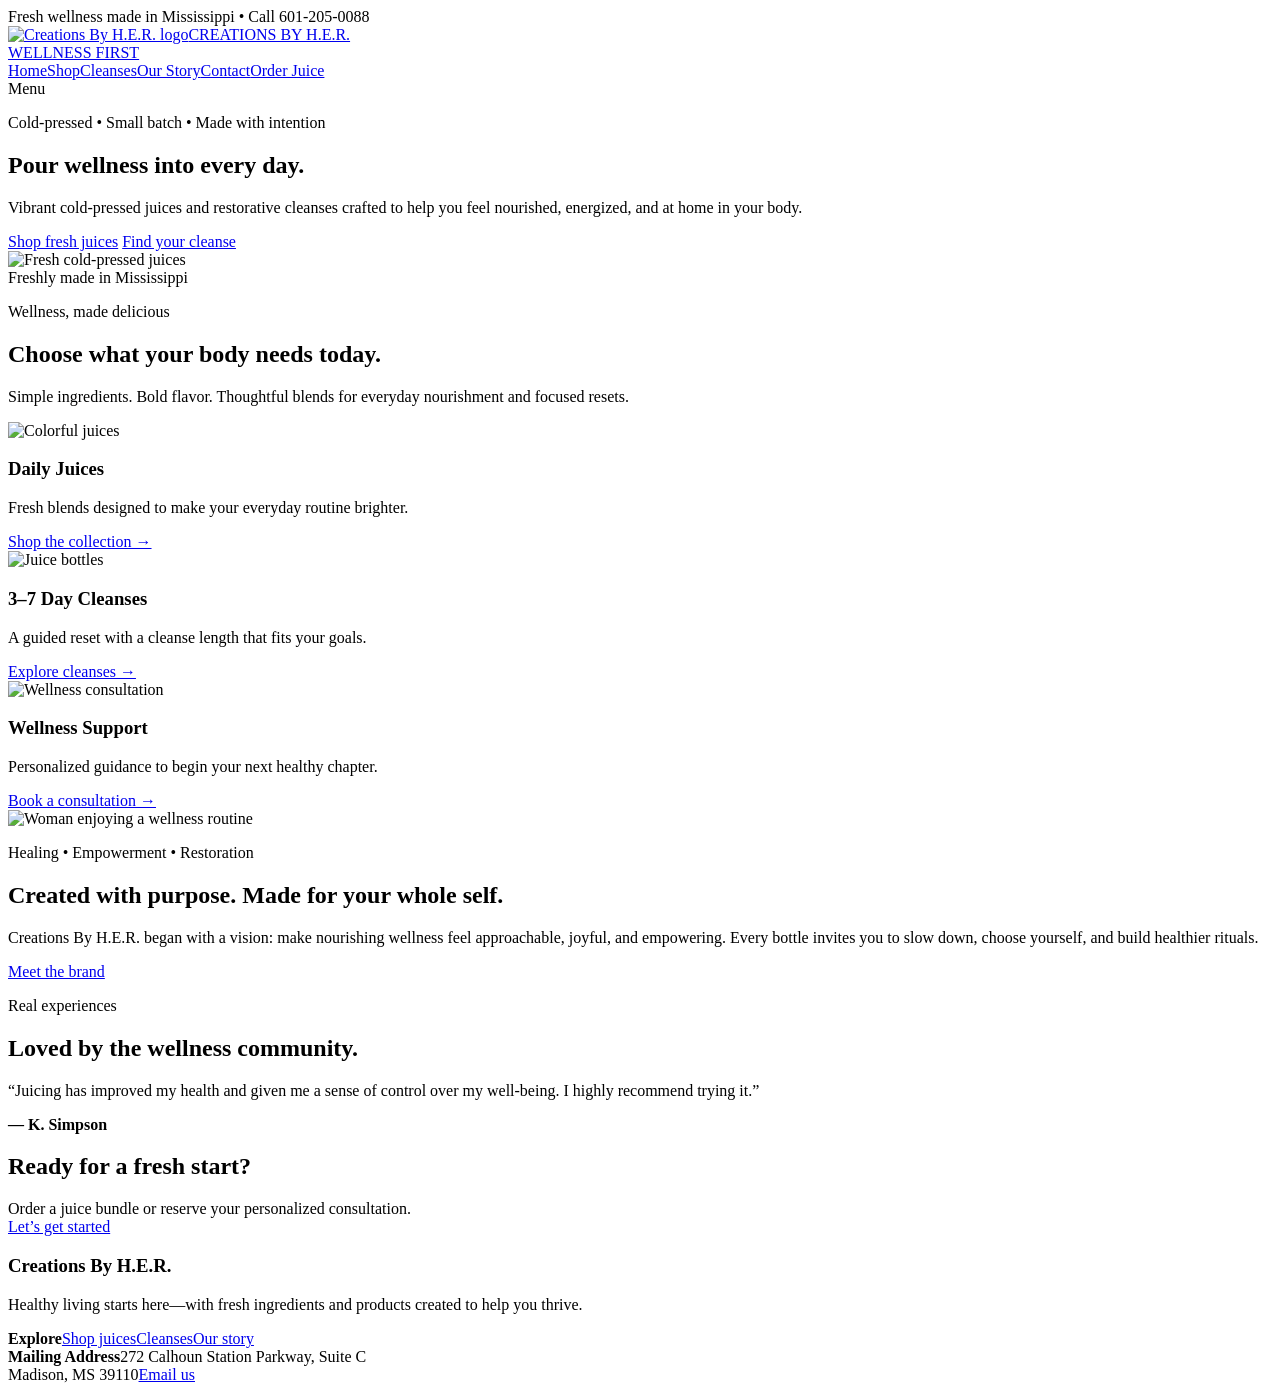
==== index.html @ 97a21b4a "Add redesigned multi-page website This HTML file serves as the main structure for the Creations By H" ====
<!doctype html><html lang="en"><head><meta charset="utf-8"><meta name="viewport" content="width=device-width,initial-scale=1"><title>Creations By H.E.R. | Wellness First</title><link rel="stylesheet" href="styles.css"></head><body><div class="top">Fresh wellness made in Mississippi • Call 601-205-0088</div><header class="nav"><a class="brand" href="index.html"><img src="https://public.files.download.flockmail.com/12724410/2809197241012224_1" alt="Creations By H.E.R. logo"><span>CREATIONS BY H.E.R.<br>WELLNESS FIRST</span></a><nav class="links"><a href="index.html">Home</a><a href="shop.html">Shop</a><a href="cleanses.html">Cleanses</a><a href="about.html">Our Story</a><a href="contact.html">Contact</a><a class="button" href="shop.html">Order Juice</a></nav><span class="mobile">Menu</span></header><main><section class="hero"><div><p class="eyebrow">Cold-pressed • Small batch • Made with intention</p><h1>Pour wellness into every day.</h1><p>Vibrant cold-pressed juices and restorative cleanses crafted to help you feel nourished, energized, and at home in your body.</p><a class="button" href="shop.html">Shop fresh juices</a> <a class="button alt" href="cleanses.html">Find your cleanse</a></div><div class="hero-art"><img src="https://images.pexels.com/photos/29851973/pexels-photo-29851973.jpeg?auto=compress&cs=tinysrgb&w=1400" alt="Fresh cold-pressed juices"><div class="badge">Freshly made in Mississippi</div></div></section><section class="section white"><div class="center"><p class="eyebrow">Wellness, made delicious</p><h2>Choose what your body needs today.</h2><p>Simple ingredients. Bold flavor. Thoughtful blends for everyday nourishment and focused resets.</p></div><div class="grid"><article class="card"><img src="https://images.pexels.com/photos/4239/restaurant-drink-colorful-colourful.jpg?auto=compress&cs=tinysrgb&w=1400" alt="Colorful juices"><div class="card-body"><h3>Daily Juices</h3><p>Fresh blends designed to make your everyday routine brighter.</p><a href="shop.html">Shop the collection →</a></div></article><article class="card"><img src="https://public.files.download.flockmail.com/12724410/2808134671765504_1" alt="Juice bottles"><div class="card-body"><h3>3–7 Day Cleanses</h3><p>A guided reset with a cleanse length that fits your goals.</p><a href="cleanses.html">Explore cleanses →</a></div></article><article class="card"><img src="https://images.pexels.com/photos/6668918/pexels-photo-6668918.jpeg?auto=compress&cs=tinysrgb&w=1400" alt="Wellness consultation"><div class="card-body"><h3>Wellness Support</h3><p>Personalized guidance to begin your next healthy chapter.</p><a href="https://calendly.com/creations-her25">Book a consultation →</a></div></article></div></section><section class="section"><div class="split"><img src="https://images.pexels.com/photos/6668918/pexels-photo-6668918.jpeg?auto=compress&cs=tinysrgb&w=1400" alt="Woman enjoying a wellness routine"><div><p class="eyebrow">Healing • Empowerment • Restoration</p><h2>Created with purpose. Made for your whole self.</h2><p>Creations By H.E.R. began with a vision: make nourishing wellness feel approachable, joyful, and empowering. Every bottle invites you to slow down, choose yourself, and build healthier rituals.</p><a class="button alt" href="about.html">Meet the brand</a></div></div></section><section class="section white"><div class="center"><p class="eyebrow">Real experiences</p><h2>Loved by the wellness community.</h2><p class="quote">“Juicing has improved my health and given me a sense of control over my well-being. I highly recommend trying it.”</p><strong>— K. Simpson</strong></div></section><section class="strip"><div><h2>Ready for a fresh start?</h2><span>Order a juice bundle or reserve your personalized consultation.</span></div><a class="button" href="contact.html">Let’s get started</a></section></main><footer class="footer"><div class="footer-grid"><div><h3>Creations By H.E.R.</h3><p class="muted">Healthy living starts here—with fresh ingredients and products created to help you thrive.</p></div><div><strong>Explore</strong><a href="shop.html">Shop juices</a><a href="cleanses.html">Cleanses</a><a href="about.html">Our story</a></div><div><strong>Mailing Address</strong><span>272 Calhoun Station Parkway, Suite C<br>Madison, MS 39110</span><a href="mailto:hello@creationswellness.co.site">Email us</a></div></div></footer></body></html>
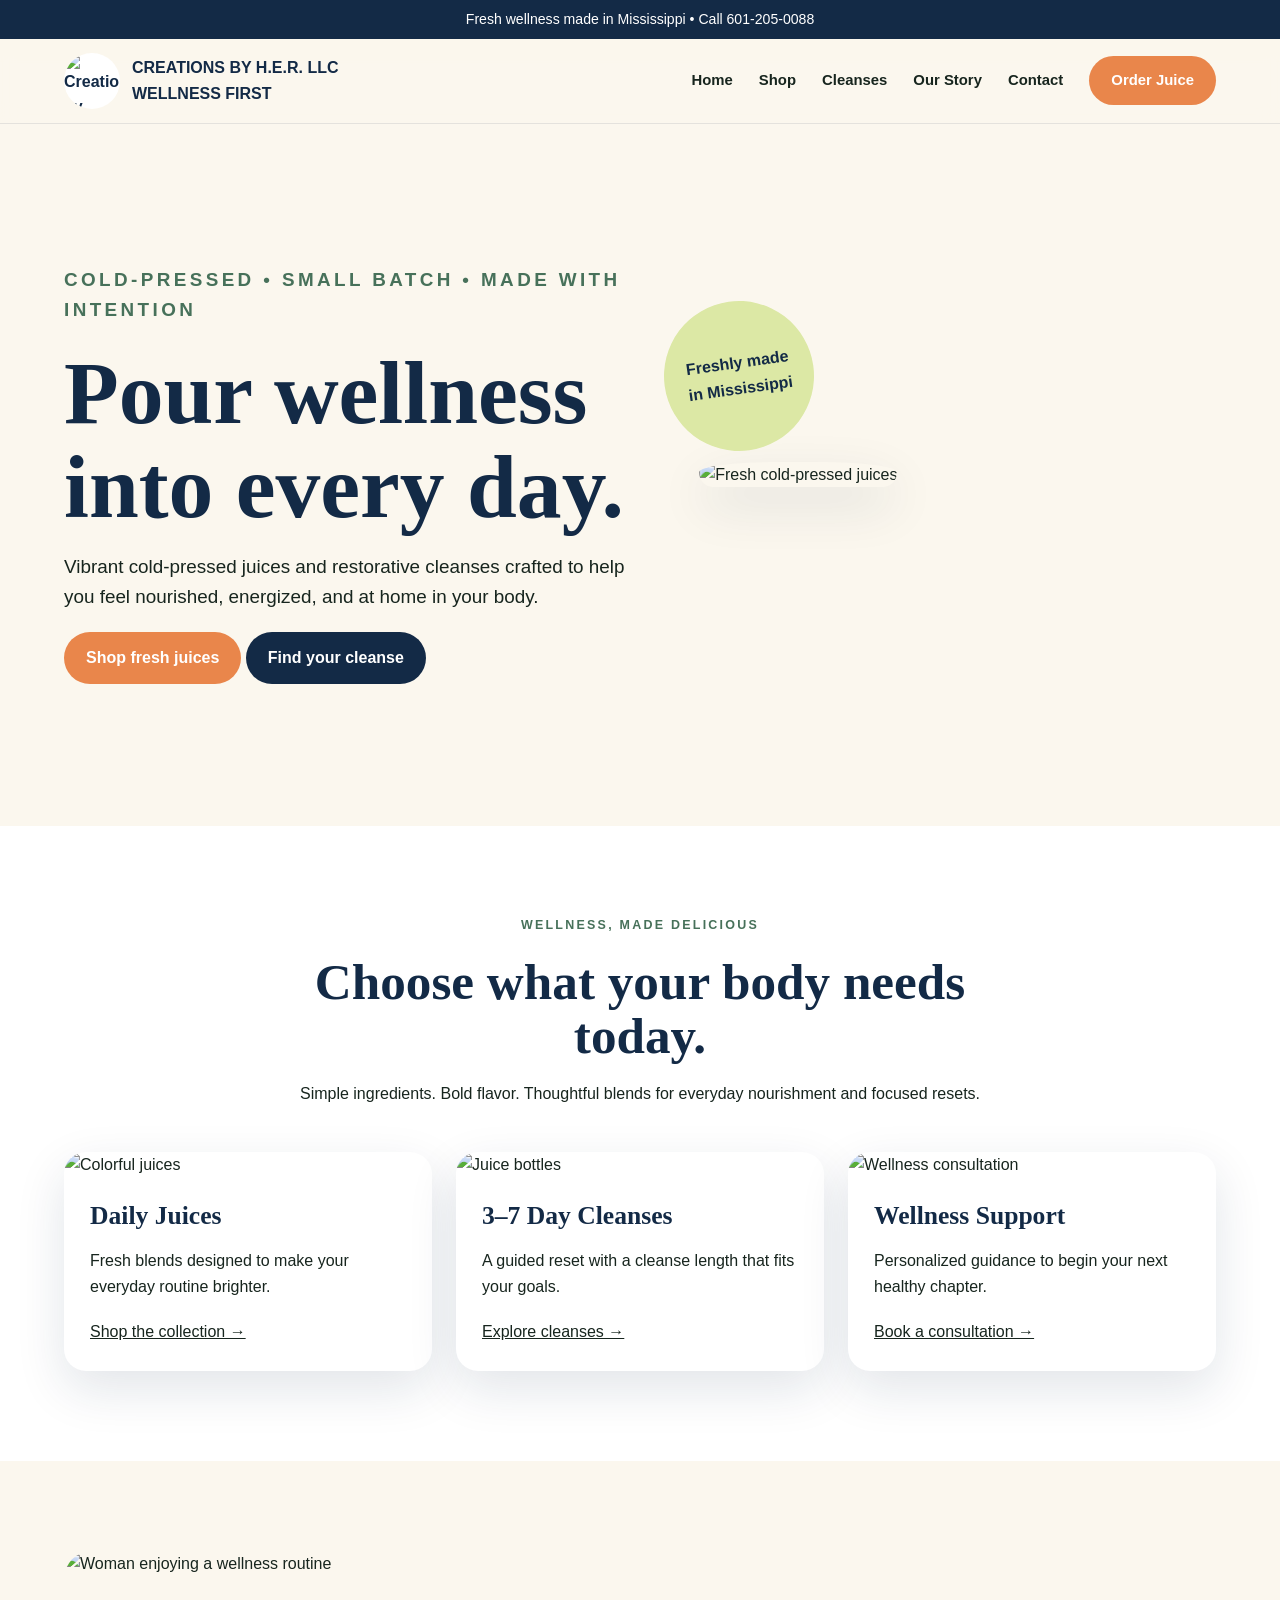
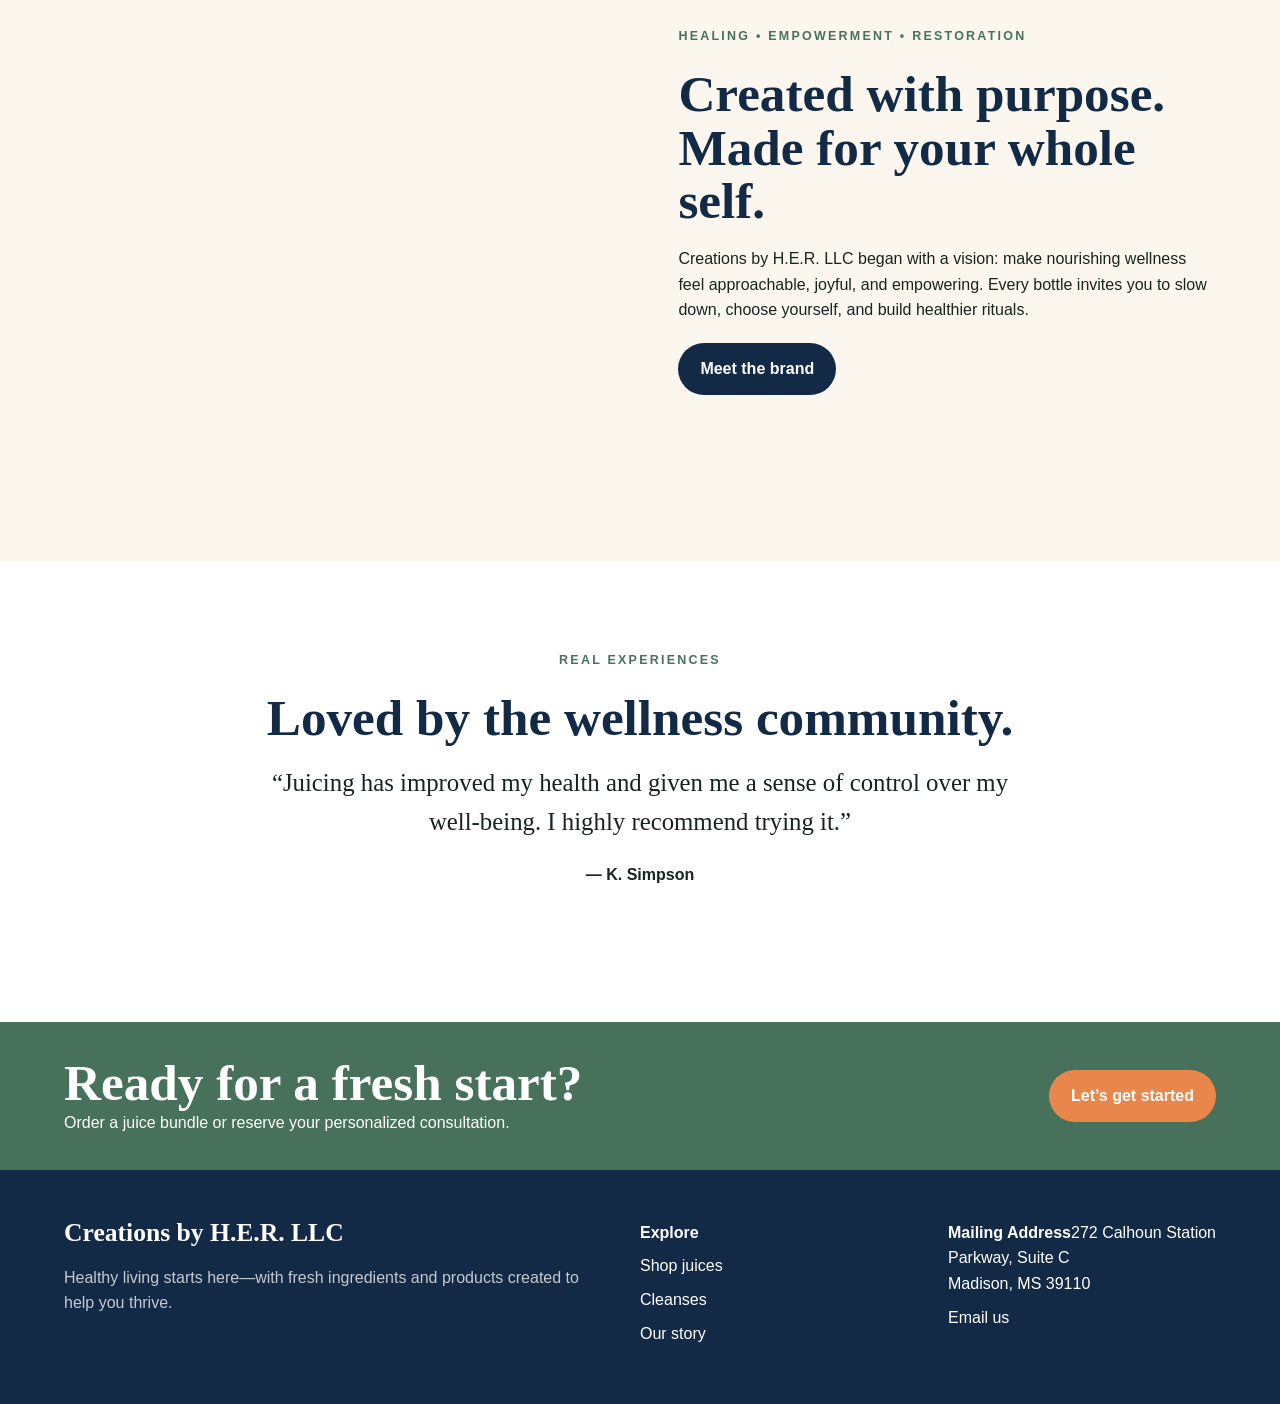
==== commit 8acce055: "Use full LLC company name on index.html" ====
--- a/index.html
+++ b/index.html
@@ -1 +1 @@
-<!doctype html><html lang="en"><head><meta charset="utf-8"><meta name="viewport" content="width=device-width,initial-scale=1"><title>Creations By H.E.R. | Wellness First</title><link rel="stylesheet" href="styles.css"></head><body><div class="top">Fresh wellness made in Mississippi • Call 601-205-0088</div><header class="nav"><a class="brand" href="index.html"><img src="https://public.files.download.flockmail.com/12724410/2809197241012224_1" alt="Creations By H.E.R. logo"><span>CREATIONS BY H.E.R.<br>WELLNESS FIRST</span></a><nav class="links"><a href="index.html">Home</a><a href="shop.html">Shop</a><a href="cleanses.html">Cleanses</a><a href="about.html">Our Story</a><a href="contact.html">Contact</a><a class="button" href="shop.html">Order Juice</a></nav><span class="mobile">Menu</span></header><main><section class="hero"><div><p class="eyebrow">Cold-pressed • Small batch • Made with intention</p><h1>Pour wellness into every day.</h1><p>Vibrant cold-pressed juices and restorative cleanses crafted to help you feel nourished, energized, and at home in your body.</p><a class="button" href="shop.html">Shop fresh juices</a> <a class="button alt" href="cleanses.html">Find your cleanse</a></div><div class="hero-art"><img src="https://images.pexels.com/photos/29851973/pexels-photo-29851973.jpeg?auto=compress&cs=tinysrgb&w=1400" alt="Fresh cold-pressed juices"><div class="badge">Freshly made in Mississippi</div></div></section><section class="section white"><div class="center"><p class="eyebrow">Wellness, made delicious</p><h2>Choose what your body needs today.</h2><p>Simple ingredients. Bold flavor. Thoughtful blends for everyday nourishment and focused resets.</p></div><div class="grid"><article class="card"><img src="https://images.pexels.com/photos/4239/restaurant-drink-colorful-colourful.jpg?auto=compress&cs=tinysrgb&w=1400" alt="Colorful juices"><div class="card-body"><h3>Daily Juices</h3><p>Fresh blends designed to make your everyday routine brighter.</p><a href="shop.html">Shop the collection →</a></div></article><article class="card"><img src="https://public.files.download.flockmail.com/12724410/2808134671765504_1" alt="Juice bottles"><div class="card-body"><h3>3–7 Day Cleanses</h3><p>A guided reset with a cleanse length that fits your goals.</p><a href="cleanses.html">Explore cleanses →</a></div></article><article class="card"><img src="https://images.pexels.com/photos/6668918/pexels-photo-6668918.jpeg?auto=compress&cs=tinysrgb&w=1400" alt="Wellness consultation"><div class="card-body"><h3>Wellness Support</h3><p>Personalized guidance to begin your next healthy chapter.</p><a href="https://calendly.com/creations-her25">Book a consultation →</a></div></article></div></section><section class="section"><div class="split"><img src="https://images.pexels.com/photos/6668918/pexels-photo-6668918.jpeg?auto=compress&cs=tinysrgb&w=1400" alt="Woman enjoying a wellness routine"><div><p class="eyebrow">Healing • Empowerment • Restoration</p><h2>Created with purpose. Made for your whole self.</h2><p>Creations By H.E.R. began with a vision: make nourishing wellness feel approachable, joyful, and empowering. Every bottle invites you to slow down, choose yourself, and build healthier rituals.</p><a class="button alt" href="about.html">Meet the brand</a></div></div></section><section class="section white"><div class="center"><p class="eyebrow">Real experiences</p><h2>Loved by the wellness community.</h2><p class="quote">“Juicing has improved my health and given me a sense of control over my well-being. I highly recommend trying it.”</p><strong>— K. Simpson</strong></div></section><section class="strip"><div><h2>Ready for a fresh start?</h2><span>Order a juice bundle or reserve your personalized consultation.</span></div><a class="button" href="contact.html">Let’s get started</a></section></main><footer class="footer"><div class="footer-grid"><div><h3>Creations By H.E.R.</h3><p class="muted">Healthy living starts here—with fresh ingredients and products created to help you thrive.</p></div><div><strong>Explore</strong><a href="shop.html">Shop juices</a><a href="cleanses.html">Cleanses</a><a href="about.html">Our story</a></div><div><strong>Mailing Address</strong><span>272 Calhoun Station Parkway, Suite C<br>Madison, MS 39110</span><a href="mailto:hello@creationswellness.co.site">Email us</a></div></div></footer></body></html>
+<!doctype html><html lang="en"><head><meta charset="utf-8"><meta name="viewport" content="width=device-width,initial-scale=1"><title>Creations by H.E.R. LLC | Wellness First</title><link rel="stylesheet" href="styles.css"></head><body><div class="top">Fresh wellness made in Mississippi • Call 601-205-0088</div><header class="nav"><a class="brand" href="index.html"><img src="https://public.files.download.flockmail.com/12724410/2809197241012224_1" alt="Creations by H.E.R. LLC logo"><span>CREATIONS BY H.E.R. LLC<br>WELLNESS FIRST</span></a><nav class="links"><a href="index.html">Home</a><a href="shop.html">Shop</a><a href="cleanses.html">Cleanses</a><a href="about.html">Our Story</a><a href="contact.html">Contact</a><a class="button" href="shop.html">Order Juice</a></nav><span class="mobile">Menu</span></header><main><section class="hero"><div><p class="eyebrow">Cold-pressed • Small batch • Made with intention</p><h1>Pour wellness into every day.</h1><p>Vibrant cold-pressed juices and restorative cleanses crafted to help you feel nourished, energized, and at home in your body.</p><a class="button" href="shop.html">Shop fresh juices</a> <a class="button alt" href="cleanses.html">Find your cleanse</a></div><div class="hero-art"><img src="assets/bottles.avif" alt="Fresh cold-pressed juices"><div class="badge">Freshly made in Mississippi</div></div></section><section class="section white"><div class="center"><p class="eyebrow">Wellness, made delicious</p><h2>Choose what your body needs today.</h2><p>Simple ingredients. Bold flavor. Thoughtful blends for everyday nourishment and focused resets.</p></div><div class="grid"><article class="card"><img src="assets/juice.avif" alt="Colorful juices"><div class="card-body"><h3>Daily Juices</h3><p>Fresh blends designed to make your everyday routine brighter.</p><a href="shop.html">Shop the collection →</a></div></article><article class="card"><img src="assets/product.jpg" alt="Juice bottles"><div class="card-body"><h3>3–7 Day Cleanses</h3><p>A guided reset with a cleanse length that fits your goals.</p><a href="cleanses.html">Explore cleanses →</a></div></article><article class="card"><img src="assets/wellness.avif" alt="Wellness consultation"><div class="card-body"><h3>Wellness Support</h3><p>Personalized guidance to begin your next healthy chapter.</p><a href="https://calendly.com/creations-her25">Book a consultation →</a></div></article></div></section><section class="section"><div class="split"><img src="assets/wellness.avif" alt="Woman enjoying a wellness routine"><div><p class="eyebrow">Healing • Empowerment • Restoration</p><h2>Created with purpose. Made for your whole self.</h2><p>Creations by H.E.R. LLC began with a vision: make nourishing wellness feel approachable, joyful, and empowering. Every bottle invites you to slow down, choose yourself, and build healthier rituals.</p><a class="button alt" href="about.html">Meet the brand</a></div></div></section><section class="section white"><div class="center"><p class="eyebrow">Real experiences</p><h2>Loved by the wellness community.</h2><p class="quote">“Juicing has improved my health and given me a sense of control over my well-being. I highly recommend trying it.”</p><strong>— K. Simpson</strong></div></section><section class="strip"><div><h2>Ready for a fresh start?</h2><span>Order a juice bundle or reserve your personalized consultation.</span></div><a class="button" href="contact.html">Let’s get started</a></section></main><footer class="footer"><div class="footer-grid"><div><h3>Creations by H.E.R. LLC</h3><p class="muted">Healthy living starts here—with fresh ingredients and products created to help you thrive.</p></div><div><strong>Explore</strong><a href="shop.html">Shop juices</a><a href="cleanses.html">Cleanses</a><a href="about.html">Our story</a></div><div><strong>Mailing Address</strong><span>272 Calhoun Station Parkway, Suite C<br>Madison, MS 39110</span><a href="mailto:hello@creationswellness.co.site">Email us</a></div></div></footer></body></html>
--- a/styles.css
+++ b/styles.css
@@ -0,0 +1 @@
+:root{--navy:#132a46;--green:#47715a;--lime:#dce8a5;--cream:#fbf7ee;--orange:#e9864b;--ink:#17251e;--white:#fff;--shadow:0 18px 50px rgba(20,42,70,.12)}*{box-sizing:border-box}html{scroll-behavior:smooth}body{margin:0;font-family:Arial,sans-serif;color:var(--ink);background:var(--cream);line-height:1.6}h1,h2,h3{font-family:Georgia,serif;line-height:1.05;margin:0 0 18px;color:var(--navy)}h1{font-size:clamp(3rem,7vw,6.2rem)}h2{font-size:clamp(2.1rem,4vw,3.7rem)}h3{font-size:1.6rem}p{margin:0 0 20px}a{color:inherit}.top{background:var(--navy);color:#fff;text-align:center;padding:8px 20px;font-size:.88rem}.nav{position:sticky;top:0;z-index:9;background:rgba(251,247,238,.95);backdrop-filter:blur(10px);display:flex;align-items:center;justify-content:space-between;padding:14px 5vw;border-bottom:1px solid rgba(19,42,70,.1)}.brand{display:flex;align-items:center;gap:12px;text-decoration:none;font-weight:800;color:var(--navy)}.brand img{width:56px;height:56px;object-fit:contain;border-radius:50%;background:#fff}.links{display:flex;gap:26px;align-items:center}.links a{text-decoration:none;font-weight:700;font-size:.93rem}.button,.links .button{display:inline-block;background:var(--orange);color:#fff;padding:13px 22px;border-radius:999px;text-decoration:none;font-weight:800;border:0}.button.alt{background:var(--navy)}.hero{min-height:78vh;display:grid;grid-template-columns:1.05fr .95fr;align-items:center;padding:70px 5vw;gap:5vw;overflow:hidden}.eyebrow{text-transform:uppercase;letter-spacing:.18em;font-size:.78rem;font-weight:900;color:var(--green)}.hero p{font-size:1.18rem;max-width:620px}.hero-art{position:relative}.hero-art img{width:100%;height:620px;object-fit:cover;border-radius:48% 48% 18px 18px;box-shadow:var(--shadow)}.badge{position:absolute;left:-35px;bottom:36px;background:var(--lime);padding:22px;border-radius:50%;width:150px;height:150px;display:grid;place-items:center;text-align:center;font-weight:900;color:var(--navy);transform:rotate(-8deg)}.section{padding:90px 5vw}.section.white{background:#fff}.center{text-align:center;max-width:760px;margin:0 auto 45px}.grid{display:grid;grid-template-columns:repeat(3,1fr);gap:24px}.card{background:#fff;border-radius:22px;overflow:hidden;box-shadow:var(--shadow)}.card img{width:100%;height:250px;object-fit:cover}.card-body{padding:26px}.price{font-weight:900;color:var(--green)}.split{display:grid;grid-template-columns:1fr 1fr;gap:6vw;align-items:center}.split img{width:100%;height:520px;object-fit:cover;border-radius:28px}.strip{background:var(--green);color:#fff;padding:34px 5vw;display:flex;justify-content:space-between;align-items:center;gap:30px}.strip h2{color:#fff;margin:0}.quote{font-family:Georgia,serif;font-size:1.55rem}.page-hero{padding:90px 5vw 65px;background:linear-gradient(135deg,var(--lime),var(--cream));text-align:center}.page-hero p{max-width:690px;margin:auto;font-size:1.12rem}.contact-grid{display:grid;grid-template-columns:.8fr 1.2fr;gap:30px}.panel{background:#fff;padding:34px;border-radius:22px;box-shadow:var(--shadow)}label{display:block;font-weight:800;margin:10px 0 6px}input,textarea,select{width:100%;padding:14px;border:1px solid #cfd7d1;border-radius:10px;font:inherit;background:#fff}textarea{min-height:150px}.footer{background:var(--navy);color:#fff;padding:50px 5vw}.footer h3{color:#fff}.footer-grid{display:grid;grid-template-columns:2fr 1fr 1fr;gap:40px}.footer a{display:block;text-decoration:none;margin:8px 0}.muted{opacity:.75}.mobile{display:none}@media(max-width:800px){.links{display:none}.mobile{display:block}.hero,.split,.contact-grid{grid-template-columns:1fr}.hero{padding-top:45px}.hero-art img{height:440px}.badge{left:8px;width:120px;height:120px}.grid{grid-template-columns:1fr}.strip{display:block}.strip .button{margin-top:20px}.footer-grid{grid-template-columns:1fr}.section{padding:65px 6vw}.nav{padding-inline:6vw}.brand span{max-width:180px;line-height:1.1}}
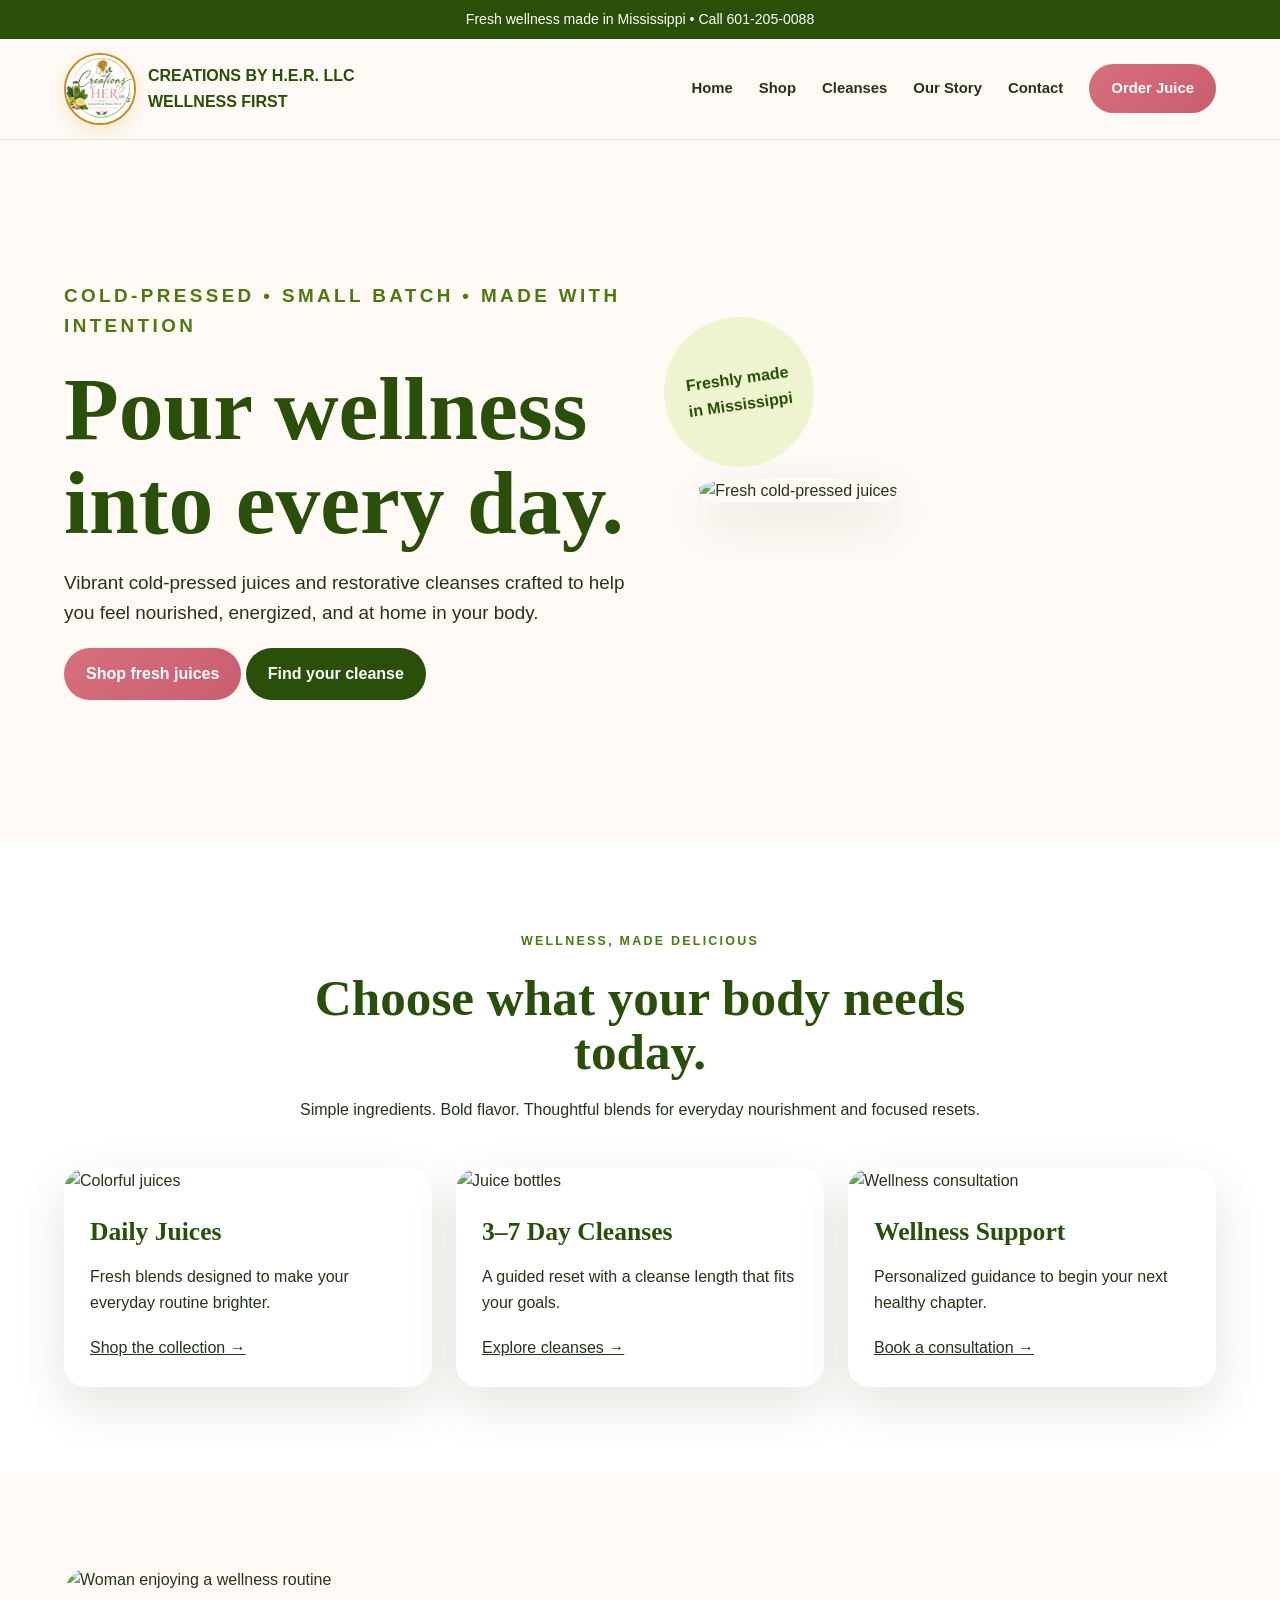
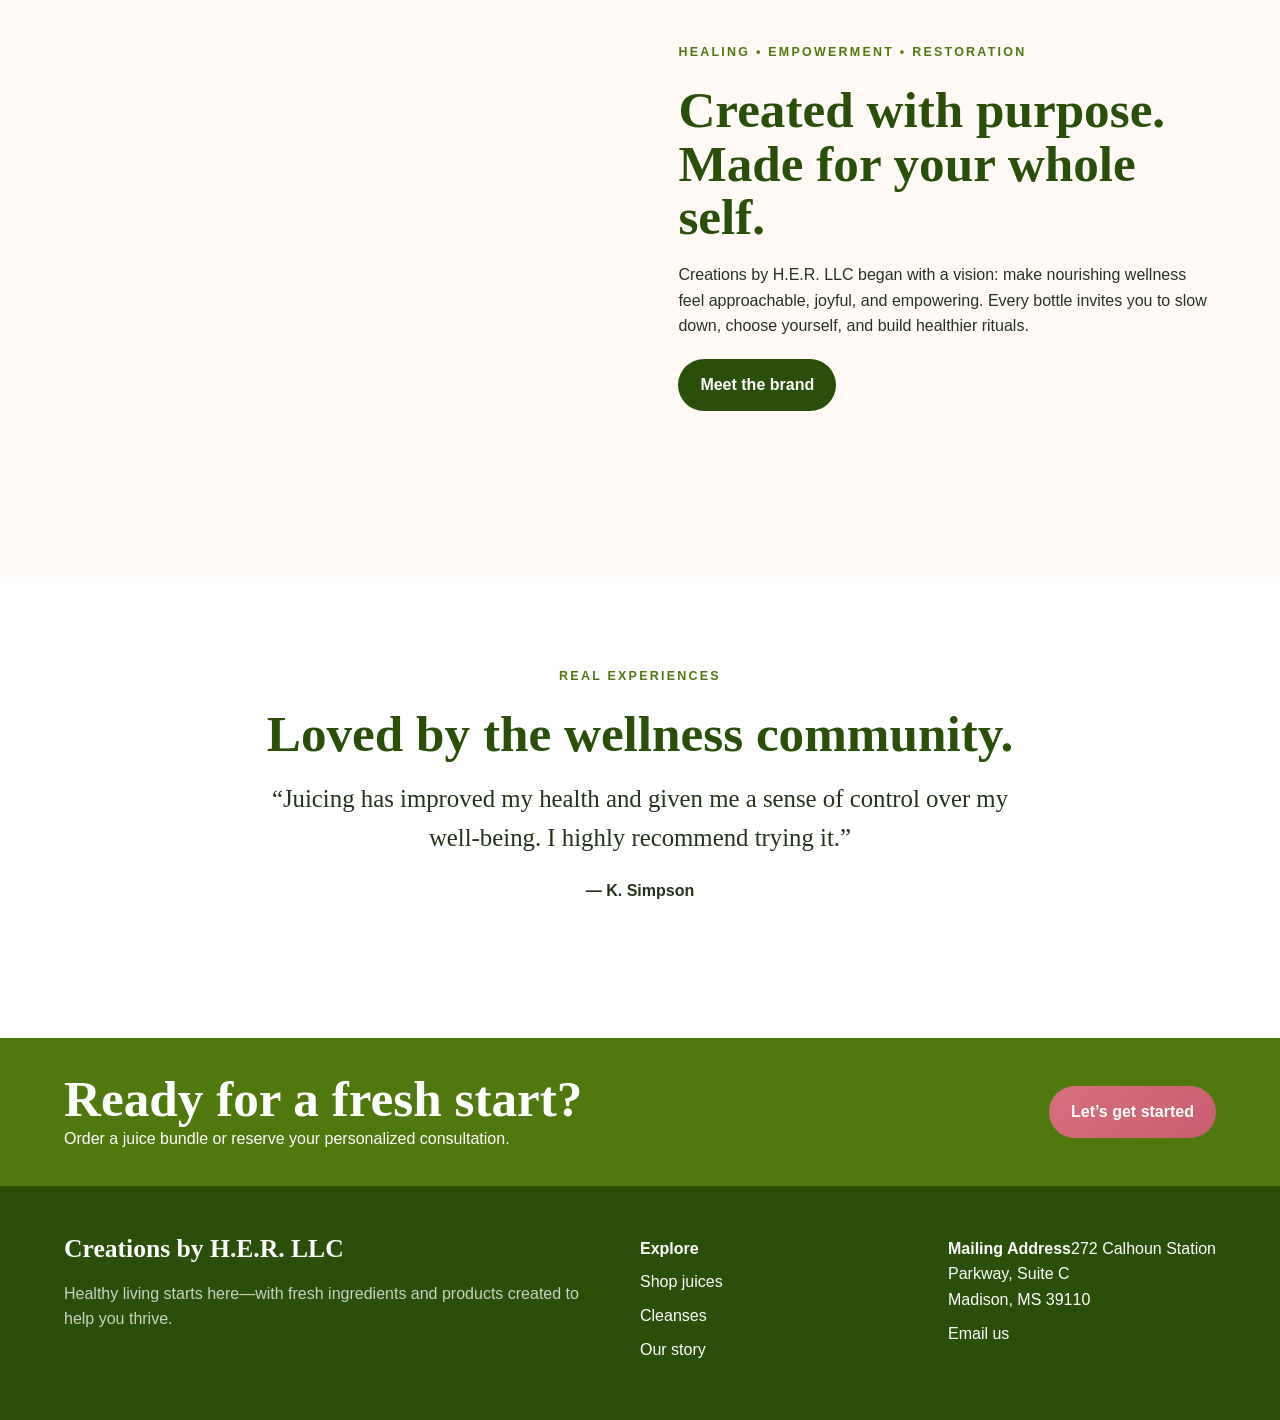
==== commit f1092957: "Apply new logo and brand colors to index.html" ====
--- a/index.html
+++ b/index.html
@@ -1 +1 @@
-<!doctype html><html lang="en"><head><meta charset="utf-8"><meta name="viewport" content="width=device-width,initial-scale=1"><title>Creations by H.E.R. LLC | Wellness First</title><link rel="stylesheet" href="styles.css"></head><body><div class="top">Fresh wellness made in Mississippi • Call 601-205-0088</div><header class="nav"><a class="brand" href="index.html"><img src="https://public.files.download.flockmail.com/12724410/2809197241012224_1" alt="Creations by H.E.R. LLC logo"><span>CREATIONS BY H.E.R. LLC<br>WELLNESS FIRST</span></a><nav class="links"><a href="index.html">Home</a><a href="shop.html">Shop</a><a href="cleanses.html">Cleanses</a><a href="about.html">Our Story</a><a href="contact.html">Contact</a><a class="button" href="shop.html">Order Juice</a></nav><span class="mobile">Menu</span></header><main><section class="hero"><div><p class="eyebrow">Cold-pressed • Small batch • Made with intention</p><h1>Pour wellness into every day.</h1><p>Vibrant cold-pressed juices and restorative cleanses crafted to help you feel nourished, energized, and at home in your body.</p><a class="button" href="shop.html">Shop fresh juices</a> <a class="button alt" href="cleanses.html">Find your cleanse</a></div><div class="hero-art"><img src="assets/bottles.avif" alt="Fresh cold-pressed juices"><div class="badge">Freshly made in Mississippi</div></div></section><section class="section white"><div class="center"><p class="eyebrow">Wellness, made delicious</p><h2>Choose what your body needs today.</h2><p>Simple ingredients. Bold flavor. Thoughtful blends for everyday nourishment and focused resets.</p></div><div class="grid"><article class="card"><img src="assets/juice.avif" alt="Colorful juices"><div class="card-body"><h3>Daily Juices</h3><p>Fresh blends designed to make your everyday routine brighter.</p><a href="shop.html">Shop the collection →</a></div></article><article class="card"><img src="assets/product.jpg" alt="Juice bottles"><div class="card-body"><h3>3–7 Day Cleanses</h3><p>A guided reset with a cleanse length that fits your goals.</p><a href="cleanses.html">Explore cleanses →</a></div></article><article class="card"><img src="assets/wellness.avif" alt="Wellness consultation"><div class="card-body"><h3>Wellness Support</h3><p>Personalized guidance to begin your next healthy chapter.</p><a href="https://calendly.com/creations-her25">Book a consultation →</a></div></article></div></section><section class="section"><div class="split"><img src="assets/wellness.avif" alt="Woman enjoying a wellness routine"><div><p class="eyebrow">Healing • Empowerment • Restoration</p><h2>Created with purpose. Made for your whole self.</h2><p>Creations by H.E.R. LLC began with a vision: make nourishing wellness feel approachable, joyful, and empowering. Every bottle invites you to slow down, choose yourself, and build healthier rituals.</p><a class="button alt" href="about.html">Meet the brand</a></div></div></section><section class="section white"><div class="center"><p class="eyebrow">Real experiences</p><h2>Loved by the wellness community.</h2><p class="quote">“Juicing has improved my health and given me a sense of control over my well-being. I highly recommend trying it.”</p><strong>— K. Simpson</strong></div></section><section class="strip"><div><h2>Ready for a fresh start?</h2><span>Order a juice bundle or reserve your personalized consultation.</span></div><a class="button" href="contact.html">Let’s get started</a></section></main><footer class="footer"><div class="footer-grid"><div><h3>Creations by H.E.R. LLC</h3><p class="muted">Healthy living starts here—with fresh ingredients and products created to help you thrive.</p></div><div><strong>Explore</strong><a href="shop.html">Shop juices</a><a href="cleanses.html">Cleanses</a><a href="about.html">Our story</a></div><div><strong>Mailing Address</strong><span>272 Calhoun Station Parkway, Suite C<br>Madison, MS 39110</span><a href="mailto:hello@creationswellness.co.site">Email us</a></div></div></footer></body></html>
+<!doctype html><html lang="en"><head><meta charset="utf-8"><meta name="viewport" content="width=device-width,initial-scale=1"><title>Creations by H.E.R. LLC | Wellness First</title><link rel="stylesheet" href="styles.css"></head><body><div class="top">Fresh wellness made in Mississippi • Call 601-205-0088</div><header class="nav"><a class="brand" href="index.html"><img src="assets/new-logo.svg" alt="Creations by H.E.R. LLC logo"><span>CREATIONS BY H.E.R. LLC<br>WELLNESS FIRST</span></a><nav class="links"><a href="index.html">Home</a><a href="shop.html">Shop</a><a href="cleanses.html">Cleanses</a><a href="about.html">Our Story</a><a href="contact.html">Contact</a><a class="button" href="shop.html">Order Juice</a></nav><span class="mobile">Menu</span></header><main><section class="hero"><div><p class="eyebrow">Cold-pressed • Small batch • Made with intention</p><h1>Pour wellness into every day.</h1><p>Vibrant cold-pressed juices and restorative cleanses crafted to help you feel nourished, energized, and at home in your body.</p><a class="button" href="shop.html">Shop fresh juices</a> <a class="button alt" href="cleanses.html">Find your cleanse</a></div><div class="hero-art"><img src="assets/bottles.avif" alt="Fresh cold-pressed juices"><div class="badge">Freshly made in Mississippi</div></div></section><section class="section white"><div class="center"><p class="eyebrow">Wellness, made delicious</p><h2>Choose what your body needs today.</h2><p>Simple ingredients. Bold flavor. Thoughtful blends for everyday nourishment and focused resets.</p></div><div class="grid"><article class="card"><img src="assets/juice.avif" alt="Colorful juices"><div class="card-body"><h3>Daily Juices</h3><p>Fresh blends designed to make your everyday routine brighter.</p><a href="shop.html">Shop the collection →</a></div></article><article class="card"><img src="assets/product.jpg" alt="Juice bottles"><div class="card-body"><h3>3–7 Day Cleanses</h3><p>A guided reset with a cleanse length that fits your goals.</p><a href="cleanses.html">Explore cleanses →</a></div></article><article class="card"><img src="assets/wellness.avif" alt="Wellness consultation"><div class="card-body"><h3>Wellness Support</h3><p>Personalized guidance to begin your next healthy chapter.</p><a href="https://calendly.com/creations-her25">Book a consultation →</a></div></article></div></section><section class="section"><div class="split"><img src="assets/wellness.avif" alt="Woman enjoying a wellness routine"><div><p class="eyebrow">Healing • Empowerment • Restoration</p><h2>Created with purpose. Made for your whole self.</h2><p>Creations by H.E.R. LLC began with a vision: make nourishing wellness feel approachable, joyful, and empowering. Every bottle invites you to slow down, choose yourself, and build healthier rituals.</p><a class="button alt" href="about.html">Meet the brand</a></div></div></section><section class="section white"><div class="center"><p class="eyebrow">Real experiences</p><h2>Loved by the wellness community.</h2><p class="quote">“Juicing has improved my health and given me a sense of control over my well-being. I highly recommend trying it.”</p><strong>— K. Simpson</strong></div></section><section class="strip"><div><h2>Ready for a fresh start?</h2><span>Order a juice bundle or reserve your personalized consultation.</span></div><a class="button" href="contact.html">Let’s get started</a></section></main><footer class="footer"><div class="footer-grid"><div><h3>Creations by H.E.R. LLC</h3><p class="muted">Healthy living starts here—with fresh ingredients and products created to help you thrive.</p></div><div><strong>Explore</strong><a href="shop.html">Shop juices</a><a href="cleanses.html">Cleanses</a><a href="about.html">Our story</a></div><div><strong>Mailing Address</strong><span>272 Calhoun Station Parkway, Suite C<br>Madison, MS 39110</span><a href="mailto:hello@creationswellness.co.site">Email us</a></div></div></footer></body></html>
--- a/styles.css
+++ b/styles.css
@@ -1 +1 @@
-:root{--navy:#132a46;--green:#47715a;--lime:#dce8a5;--cream:#fbf7ee;--orange:#e9864b;--ink:#17251e;--white:#fff;--shadow:0 18px 50px rgba(20,42,70,.12)}*{box-sizing:border-box}html{scroll-behavior:smooth}body{margin:0;font-family:Arial,sans-serif;color:var(--ink);background:var(--cream);line-height:1.6}h1,h2,h3{font-family:Georgia,serif;line-height:1.05;margin:0 0 18px;color:var(--navy)}h1{font-size:clamp(3rem,7vw,6.2rem)}h2{font-size:clamp(2.1rem,4vw,3.7rem)}h3{font-size:1.6rem}p{margin:0 0 20px}a{color:inherit}.top{background:var(--navy);color:#fff;text-align:center;padding:8px 20px;font-size:.88rem}.nav{position:sticky;top:0;z-index:9;background:rgba(251,247,238,.95);backdrop-filter:blur(10px);display:flex;align-items:center;justify-content:space-between;padding:14px 5vw;border-bottom:1px solid rgba(19,42,70,.1)}.brand{display:flex;align-items:center;gap:12px;text-decoration:none;font-weight:800;color:var(--navy)}.brand img{width:56px;height:56px;object-fit:contain;border-radius:50%;background:#fff}.links{display:flex;gap:26px;align-items:center}.links a{text-decoration:none;font-weight:700;font-size:.93rem}.button,.links .button{display:inline-block;background:var(--orange);color:#fff;padding:13px 22px;border-radius:999px;text-decoration:none;font-weight:800;border:0}.button.alt{background:var(--navy)}.hero{min-height:78vh;display:grid;grid-template-columns:1.05fr .95fr;align-items:center;padding:70px 5vw;gap:5vw;overflow:hidden}.eyebrow{text-transform:uppercase;letter-spacing:.18em;font-size:.78rem;font-weight:900;color:var(--green)}.hero p{font-size:1.18rem;max-width:620px}.hero-art{position:relative}.hero-art img{width:100%;height:620px;object-fit:cover;border-radius:48% 48% 18px 18px;box-shadow:var(--shadow)}.badge{position:absolute;left:-35px;bottom:36px;background:var(--lime);padding:22px;border-radius:50%;width:150px;height:150px;display:grid;place-items:center;text-align:center;font-weight:900;color:var(--navy);transform:rotate(-8deg)}.section{padding:90px 5vw}.section.white{background:#fff}.center{text-align:center;max-width:760px;margin:0 auto 45px}.grid{display:grid;grid-template-columns:repeat(3,1fr);gap:24px}.card{background:#fff;border-radius:22px;overflow:hidden;box-shadow:var(--shadow)}.card img{width:100%;height:250px;object-fit:cover}.card-body{padding:26px}.price{font-weight:900;color:var(--green)}.split{display:grid;grid-template-columns:1fr 1fr;gap:6vw;align-items:center}.split img{width:100%;height:520px;object-fit:cover;border-radius:28px}.strip{background:var(--green);color:#fff;padding:34px 5vw;display:flex;justify-content:space-between;align-items:center;gap:30px}.strip h2{color:#fff;margin:0}.quote{font-family:Georgia,serif;font-size:1.55rem}.page-hero{padding:90px 5vw 65px;background:linear-gradient(135deg,var(--lime),var(--cream));text-align:center}.page-hero p{max-width:690px;margin:auto;font-size:1.12rem}.contact-grid{display:grid;grid-template-columns:.8fr 1.2fr;gap:30px}.panel{background:#fff;padding:34px;border-radius:22px;box-shadow:var(--shadow)}label{display:block;font-weight:800;margin:10px 0 6px}input,textarea,select{width:100%;padding:14px;border:1px solid #cfd7d1;border-radius:10px;font:inherit;background:#fff}textarea{min-height:150px}.footer{background:var(--navy);color:#fff;padding:50px 5vw}.footer h3{color:#fff}.footer-grid{display:grid;grid-template-columns:2fr 1fr 1fr;gap:40px}.footer a{display:block;text-decoration:none;margin:8px 0}.muted{opacity:.75}.mobile{display:none}@media(max-width:800px){.links{display:none}.mobile{display:block}.hero,.split,.contact-grid{grid-template-columns:1fr}.hero{padding-top:45px}.hero-art img{height:440px}.badge{left:8px;width:120px;height:120px}.grid{grid-template-columns:1fr}.strip{display:block}.strip .button{margin-top:20px}.footer-grid{grid-template-columns:1fr}.section{padding:65px 6vw}.nav{padding-inline:6vw}.brand span{max-width:180px;line-height:1.1}}
+:root{--navy:#294f08;--green:#4f780f;--lime:#eef4cf;--cream:#fffaf6;--orange:#d86f7d;--ink:#26331c;--gold:#c58d12;--white:#fff;--shadow:0 18px 50px rgba(54,78,20,.14)}*{box-sizing:border-box}html{scroll-behavior:smooth}body{margin:0;font-family:Arial,sans-serif;color:var(--ink);background:var(--cream);line-height:1.6}h1,h2,h3{font-family:Georgia,serif;line-height:1.05;margin:0 0 18px;color:var(--navy)}h1{font-size:clamp(3rem,7vw,6.2rem)}h2{font-size:clamp(2.1rem,4vw,3.7rem)}h3{font-size:1.6rem}p{margin:0 0 20px}a{color:inherit}.top{background:var(--navy);color:#fff;text-align:center;padding:8px 20px;font-size:.88rem}.nav{position:sticky;top:0;z-index:9;background:rgba(255,250,246,.96);backdrop-filter:blur(10px);display:flex;align-items:center;justify-content:space-between;padding:14px 5vw;border-bottom:1px solid rgba(79,120,15,.14)}.brand{display:flex;align-items:center;gap:12px;text-decoration:none;font-weight:800;color:var(--navy)}.brand img{width:72px;height:72px;object-fit:contain;border-radius:50%;background:#fff;border:2px solid var(--gold);box-shadow:0 6px 18px rgba(197,141,18,.18)}.links{display:flex;gap:26px;align-items:center}.links a{text-decoration:none;font-weight:700;font-size:.93rem}.button,.links .button{display:inline-block;background:linear-gradient(135deg,var(--orange),#c85e70);color:#fff;padding:13px 22px;border-radius:999px;text-decoration:none;font-weight:800;border:0}.button.alt{background:var(--navy)}.hero{min-height:78vh;display:grid;grid-template-columns:1.05fr .95fr;align-items:center;padding:70px 5vw;gap:5vw;overflow:hidden}.eyebrow{text-transform:uppercase;letter-spacing:.18em;font-size:.78rem;font-weight:900;color:var(--green)}.hero p{font-size:1.18rem;max-width:620px}.hero-art{position:relative}.hero-art img{width:100%;height:620px;object-fit:cover;border-radius:48% 48% 18px 18px;box-shadow:var(--shadow)}.badge{position:absolute;left:-35px;bottom:36px;background:var(--lime);padding:22px;border-radius:50%;width:150px;height:150px;display:grid;place-items:center;text-align:center;font-weight:900;color:var(--navy);transform:rotate(-8deg)}.section{padding:90px 5vw}.section.white{background:#fff}.center{text-align:center;max-width:760px;margin:0 auto 45px}.grid{display:grid;grid-template-columns:repeat(3,1fr);gap:24px}.card{background:#fff;border-radius:22px;overflow:hidden;box-shadow:var(--shadow)}.card img{width:100%;height:250px;object-fit:cover}.card-body{padding:26px}.price{font-weight:900;color:var(--green)}.split{display:grid;grid-template-columns:1fr 1fr;gap:6vw;align-items:center}.split img{width:100%;height:520px;object-fit:cover;border-radius:28px}.strip{background:var(--green);color:#fff;padding:34px 5vw;display:flex;justify-content:space-between;align-items:center;gap:30px}.strip h2{color:#fff;margin:0}.quote{font-family:Georgia,serif;font-size:1.55rem}.page-hero{padding:90px 5vw 65px;background:linear-gradient(135deg,var(--lime),#fff3f5 55%,var(--cream));text-align:center}.page-hero p{max-width:690px;margin:auto;font-size:1.12rem}.contact-grid{display:grid;grid-template-columns:.8fr 1.2fr;gap:30px}.panel{background:#fff;padding:34px;border-radius:22px;box-shadow:var(--shadow)}label{display:block;font-weight:800;margin:10px 0 6px}input,textarea,select{width:100%;padding:14px;border:1px solid #cfd7d1;border-radius:10px;font:inherit;background:#fff}textarea{min-height:150px}.footer{background:var(--navy);color:#fff;padding:50px 5vw}.footer h3{color:#fff}.footer-grid{display:grid;grid-template-columns:2fr 1fr 1fr;gap:40px}.footer a{display:block;text-decoration:none;margin:8px 0}.muted{opacity:.75}.mobile{display:none}@media(max-width:800px){.links{display:none}.mobile{display:block}.hero,.split,.contact-grid{grid-template-columns:1fr}.hero{padding-top:45px}.hero-art img{height:440px}.badge{left:8px;width:120px;height:120px}.grid{grid-template-columns:1fr}.strip{display:block}.strip .button{margin-top:20px}.footer-grid{grid-template-columns:1fr}.section{padding:65px 6vw}.nav{padding-inline:6vw}.brand span{max-width:180px;line-height:1.1}}
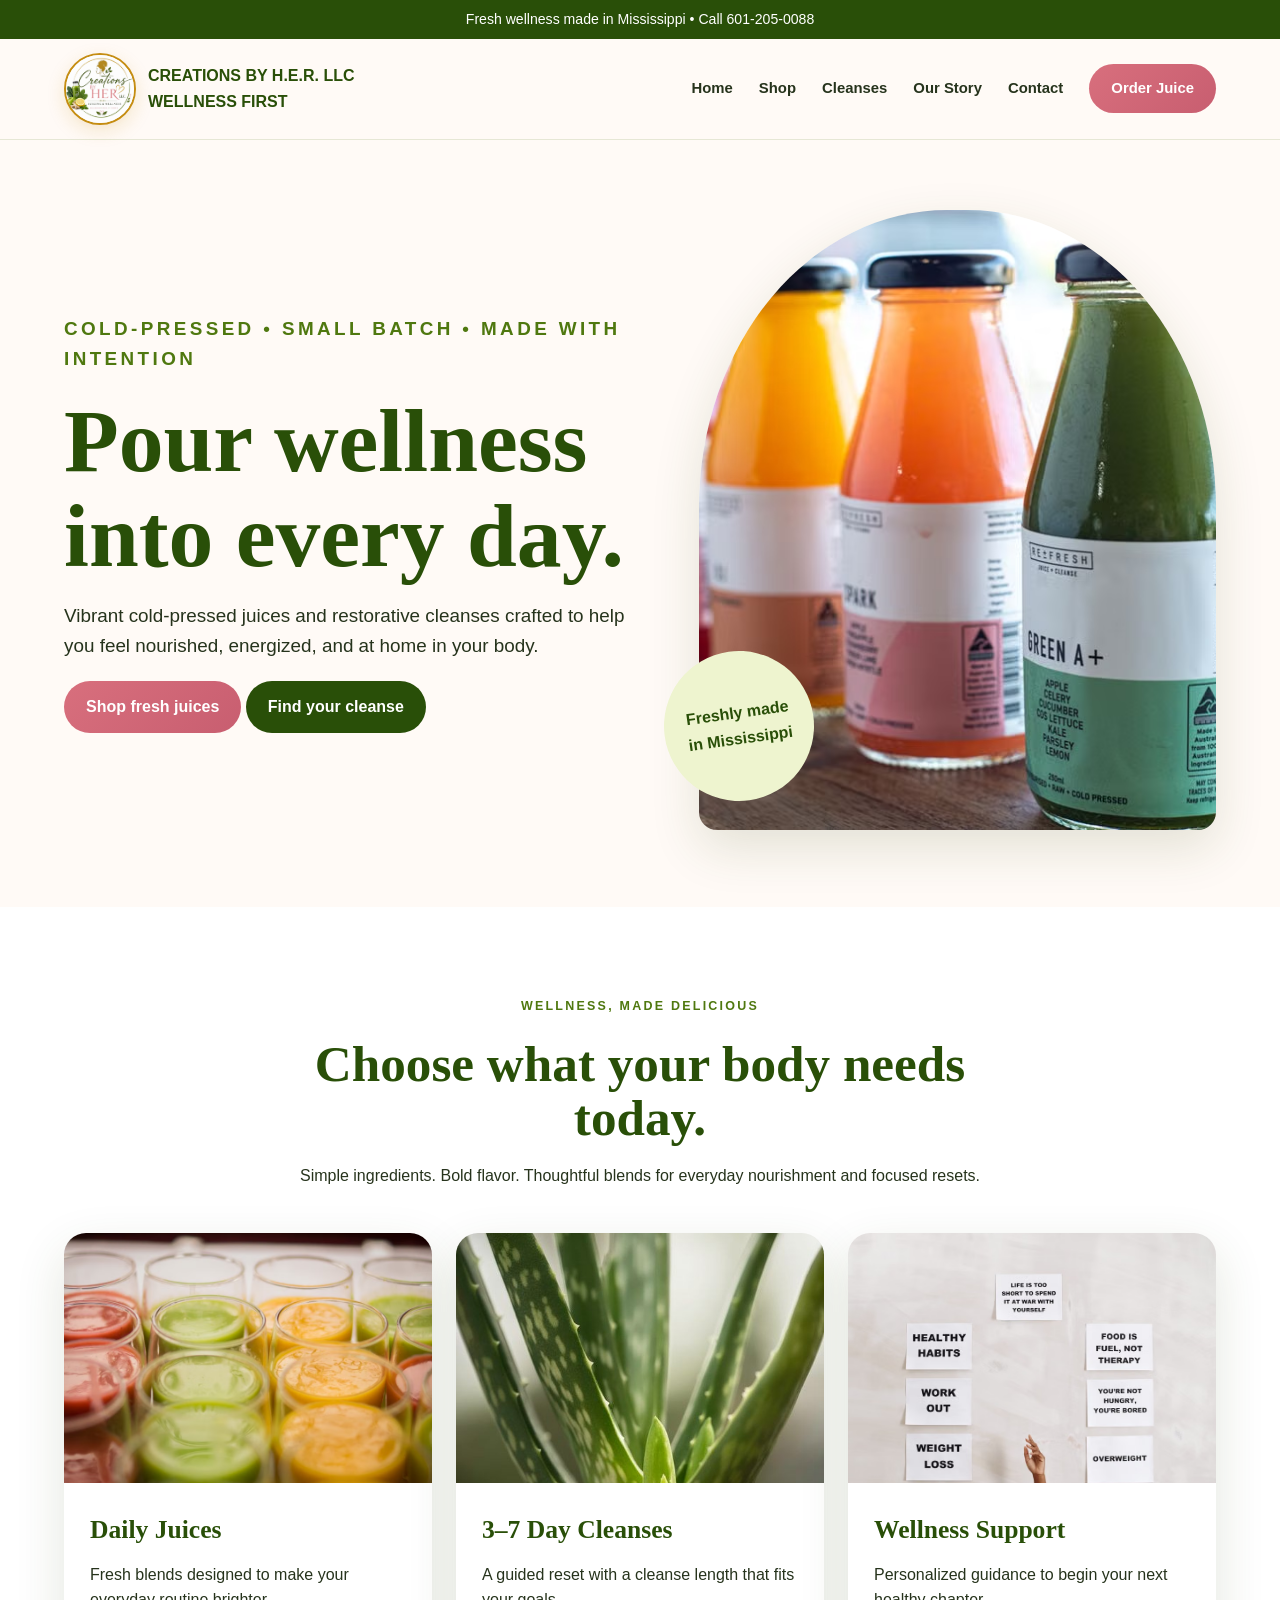
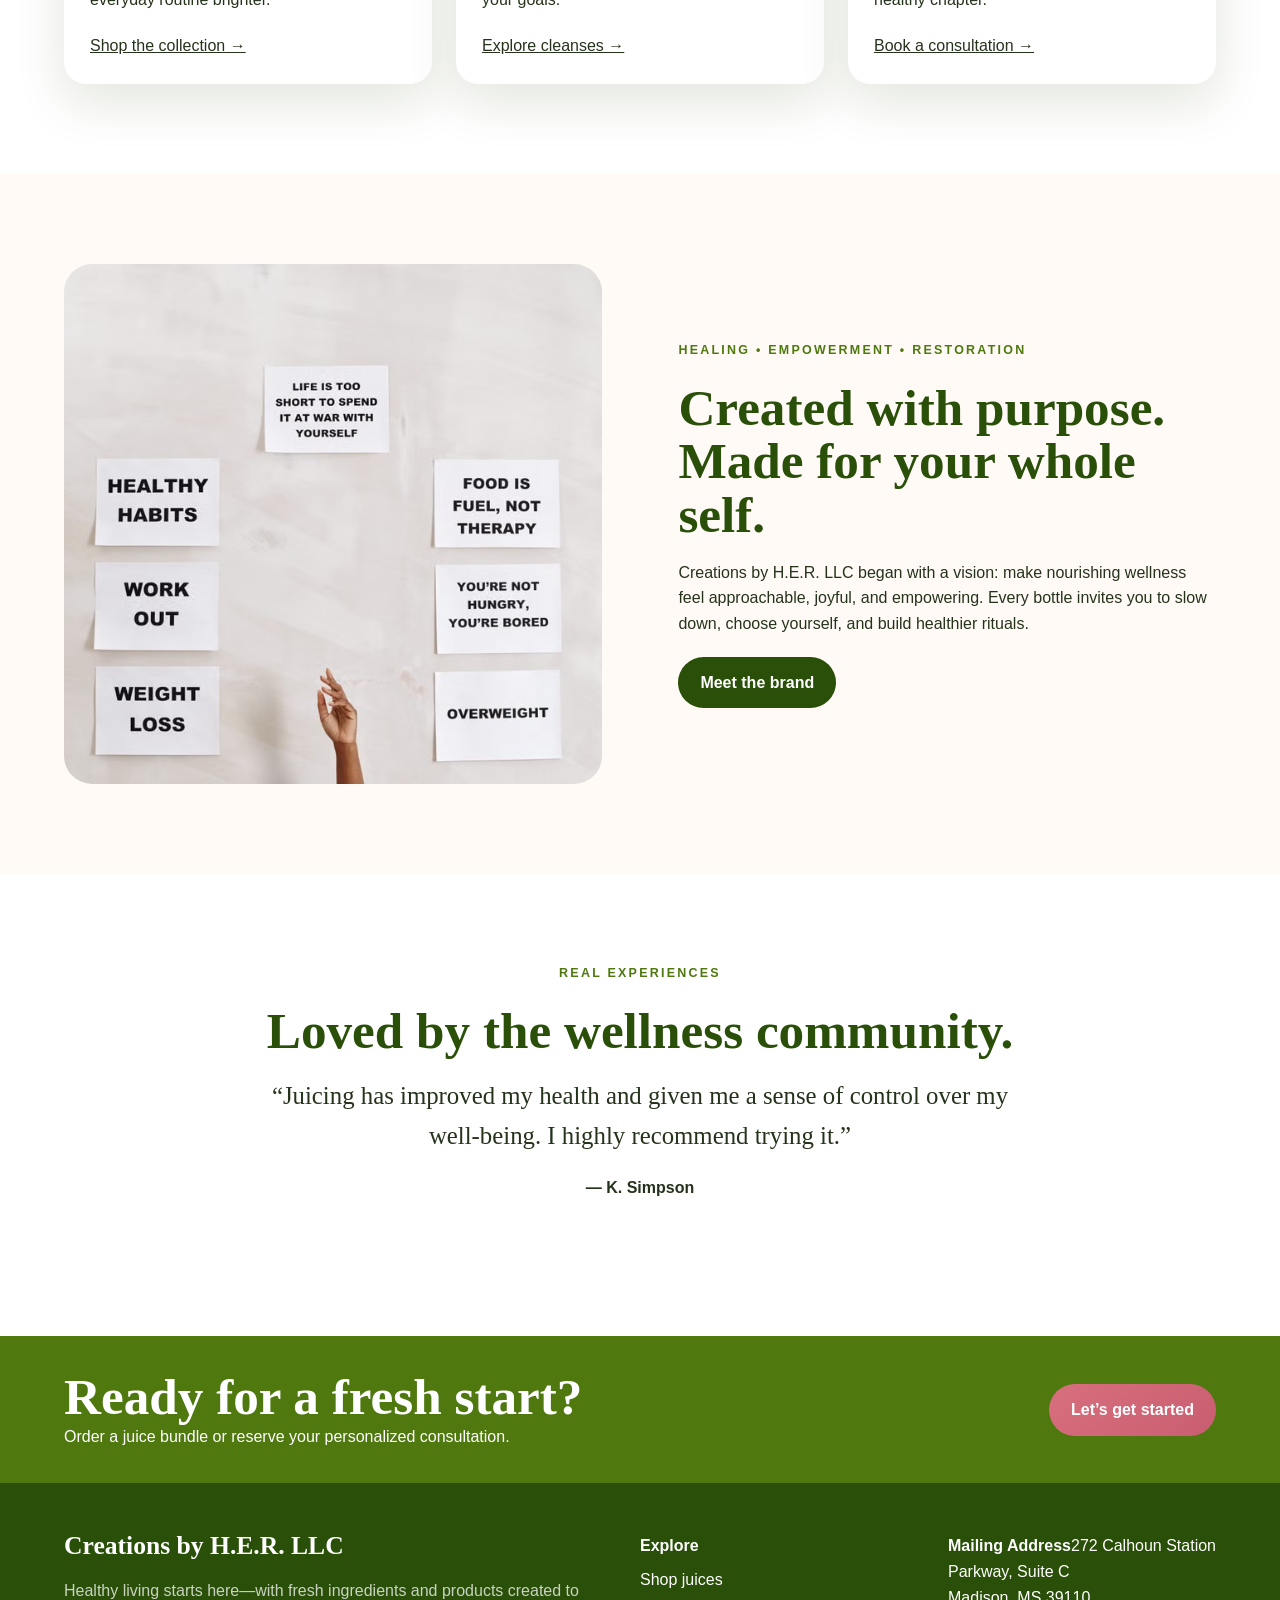
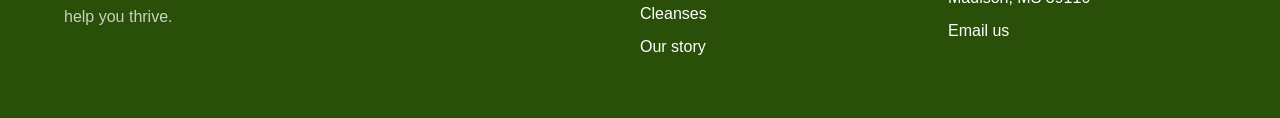
==== commit ddb81eb8: "Update index.html" ====
--- a/index.html
+++ b/index.html
@@ -1 +1 @@
-<!doctype html><html lang="en"><head><meta charset="utf-8"><meta name="viewport" content="width=device-width,initial-scale=1"><title>Creations by H.E.R. LLC | Wellness First</title><link rel="stylesheet" href="styles.css"></head><body><div class="top">Fresh wellness made in Mississippi • Call 601-205-0088</div><header class="nav"><a class="brand" href="index.html"><img src="assets/new-logo.svg" alt="Creations by H.E.R. LLC logo"><span>CREATIONS BY H.E.R. LLC<br>WELLNESS FIRST</span></a><nav class="links"><a href="index.html">Home</a><a href="shop.html">Shop</a><a href="cleanses.html">Cleanses</a><a href="about.html">Our Story</a><a href="contact.html">Contact</a><a class="button" href="shop.html">Order Juice</a></nav><span class="mobile">Menu</span></header><main><section class="hero"><div><p class="eyebrow">Cold-pressed • Small batch • Made with intention</p><h1>Pour wellness into every day.</h1><p>Vibrant cold-pressed juices and restorative cleanses crafted to help you feel nourished, energized, and at home in your body.</p><a class="button" href="shop.html">Shop fresh juices</a> <a class="button alt" href="cleanses.html">Find your cleanse</a></div><div class="hero-art"><img src="assets/bottles.avif" alt="Fresh cold-pressed juices"><div class="badge">Freshly made in Mississippi</div></div></section><section class="section white"><div class="center"><p class="eyebrow">Wellness, made delicious</p><h2>Choose what your body needs today.</h2><p>Simple ingredients. Bold flavor. Thoughtful blends for everyday nourishment and focused resets.</p></div><div class="grid"><article class="card"><img src="assets/juice.avif" alt="Colorful juices"><div class="card-body"><h3>Daily Juices</h3><p>Fresh blends designed to make your everyday routine brighter.</p><a href="shop.html">Shop the collection →</a></div></article><article class="card"><img src="assets/product.jpg" alt="Juice bottles"><div class="card-body"><h3>3–7 Day Cleanses</h3><p>A guided reset with a cleanse length that fits your goals.</p><a href="cleanses.html">Explore cleanses →</a></div></article><article class="card"><img src="assets/wellness.avif" alt="Wellness consultation"><div class="card-body"><h3>Wellness Support</h3><p>Personalized guidance to begin your next healthy chapter.</p><a href="https://calendly.com/creations-her25">Book a consultation →</a></div></article></div></section><section class="section"><div class="split"><img src="assets/wellness.avif" alt="Woman enjoying a wellness routine"><div><p class="eyebrow">Healing • Empowerment • Restoration</p><h2>Created with purpose. Made for your whole self.</h2><p>Creations by H.E.R. LLC began with a vision: make nourishing wellness feel approachable, joyful, and empowering. Every bottle invites you to slow down, choose yourself, and build healthier rituals.</p><a class="button alt" href="about.html">Meet the brand</a></div></div></section><section class="section white"><div class="center"><p class="eyebrow">Real experiences</p><h2>Loved by the wellness community.</h2><p class="quote">“Juicing has improved my health and given me a sense of control over my well-being. I highly recommend trying it.”</p><strong>— K. Simpson</strong></div></section><section class="strip"><div><h2>Ready for a fresh start?</h2><span>Order a juice bundle or reserve your personalized consultation.</span></div><a class="button" href="contact.html">Let’s get started</a></section></main><footer class="footer"><div class="footer-grid"><div><h3>Creations by H.E.R. LLC</h3><p class="muted">Healthy living starts here—with fresh ingredients and products created to help you thrive.</p></div><div><strong>Explore</strong><a href="shop.html">Shop juices</a><a href="cleanses.html">Cleanses</a><a href="about.html">Our story</a></div><div><strong>Mailing Address</strong><span>272 Calhoun Station Parkway, Suite C<br>Madison, MS 39110</span><a href="mailto:hello@creationswellness.co.site">Email us</a></div></div></footer></body></html>
+<!doctype html><html lang="en"><head><meta charset="utf-8"><meta name="viewport" content="width=device-width,initial-scale=1"><title>Creations by H.E.R. LLC | Wellness First</title><link rel="stylesheet" href="styles.css?v=mobile1"></head><body><div class="top">Fresh wellness made in Mississippi • Call 601-205-0088</div><header class="nav"><a class="brand" href="index.html"><img src="assets/new-logo.svg?v=brand2" alt="Creations by H.E.R. LLC logo"><span>CREATIONS BY H.E.R. LLC<br>WELLNESS FIRST</span></a><nav class="links"><a href="index.html">Home</a><a href="shop.html">Shop</a><a href="cleanses.html">Cleanses</a><a href="about.html">Our Story</a><a href="contact.html">Contact</a><a class="button" href="shop.html">Order Juice</a></nav><button class="mobile-menu-toggle" type="button" aria-expanded="false">Menu</button></header><main><section class="hero"><div><p class="eyebrow">Cold-pressed • Small batch • Made with intention</p><h1>Pour wellness into every day.</h1><p>Vibrant cold-pressed juices and restorative cleanses crafted to help you feel nourished, energized, and at home in your body.</p><a class="button" href="shop.html">Shop fresh juices</a> <a class="button alt" href="cleanses.html">Find your cleanse</a></div><div class="hero-art"><img src="assets/bottles.svg?v=images1" alt="Fresh cold-pressed juices"><div class="badge">Freshly made in Mississippi</div></div></section><section class="section white"><div class="center"><p class="eyebrow">Wellness, made delicious</p><h2>Choose what your body needs today.</h2><p>Simple ingredients. Bold flavor. Thoughtful blends for everyday nourishment and focused resets.</p></div><div class="grid"><article class="card"><img src="assets/juice.svg?v=images1" alt="Colorful juices"><div class="card-body"><h3>Daily Juices</h3><p>Fresh blends designed to make your everyday routine brighter.</p><a href="shop.html">Shop the collection →</a></div></article><article class="card"><img src="assets/product.svg?v=images1" alt="Juice bottles"><div class="card-body"><h3>3–7 Day Cleanses</h3><p>A guided reset with a cleanse length that fits your goals.</p><a href="cleanses.html">Explore cleanses →</a></div></article><article class="card"><img src="assets/wellness.svg?v=images1" alt="Wellness consultation"><div class="card-body"><h3>Wellness Support</h3><p>Personalized guidance to begin your next healthy chapter.</p><a href="https://calendly.com/creations-her25">Book a consultation →</a></div></article></div></section><section class="section"><div class="split"><img src="assets/wellness.svg?v=images1" alt="Woman enjoying a wellness routine"><div><p class="eyebrow">Healing • Empowerment • Restoration</p><h2>Created with purpose. Made for your whole self.</h2><p>Creations by H.E.R. LLC began with a vision: make nourishing wellness feel approachable, joyful, and empowering. Every bottle invites you to slow down, choose yourself, and build healthier rituals.</p><a class="button alt" href="about.html">Meet the brand</a></div></div></section><section class="section white"><div class="center"><p class="eyebrow">Real experiences</p><h2>Loved by the wellness community.</h2><p class="quote">“Juicing has improved my health and given me a sense of control over my well-being. I highly recommend trying it.”</p><strong>— K. Simpson</strong></div></section><section class="strip"><div><h2>Ready for a fresh start?</h2><span>Order a juice bundle or reserve your personalized consultation.</span></div><a class="button" href="contact.html">Let’s get started</a></section></main><footer class="footer"><div class="footer-grid"><div><h3>Creations by H.E.R. LLC</h3><p class="muted">Healthy living starts here—with fresh ingredients and products created to help you thrive.</p></div><div><strong>Explore</strong><a href="shop.html">Shop juices</a><a href="cleanses.html">Cleanses</a><a href="about.html">Our story</a></div><div><strong>Mailing Address</strong><span>272 Calhoun Station Parkway, Suite C<br>Madison, MS 39110</span><a href="mailto:hello@creationswellness.shop">Email us</a></div></div></footer><script src="site.js?v=mobile1"></script></body></html>
--- a/styles.css
+++ b/styles.css
@@ -1 +1,3 @@
 :root{--navy:#294f08;--green:#4f780f;--lime:#eef4cf;--cream:#fffaf6;--orange:#d86f7d;--ink:#26331c;--gold:#c58d12;--white:#fff;--shadow:0 18px 50px rgba(54,78,20,.14)}*{box-sizing:border-box}html{scroll-behavior:smooth}body{margin:0;font-family:Arial,sans-serif;color:var(--ink);background:var(--cream);line-height:1.6}h1,h2,h3{font-family:Georgia,serif;line-height:1.05;margin:0 0 18px;color:var(--navy)}h1{font-size:clamp(3rem,7vw,6.2rem)}h2{font-size:clamp(2.1rem,4vw,3.7rem)}h3{font-size:1.6rem}p{margin:0 0 20px}a{color:inherit}.top{background:var(--navy);color:#fff;text-align:center;padding:8px 20px;font-size:.88rem}.nav{position:sticky;top:0;z-index:9;background:rgba(255,250,246,.96);backdrop-filter:blur(10px);display:flex;align-items:center;justify-content:space-between;padding:14px 5vw;border-bottom:1px solid rgba(79,120,15,.14)}.brand{display:flex;align-items:center;gap:12px;text-decoration:none;font-weight:800;color:var(--navy)}.brand img{width:72px;height:72px;object-fit:contain;border-radius:50%;background:#fff;border:2px solid var(--gold);box-shadow:0 6px 18px rgba(197,141,18,.18)}.links{display:flex;gap:26px;align-items:center}.links a{text-decoration:none;font-weight:700;font-size:.93rem}.button,.links .button{display:inline-block;background:linear-gradient(135deg,var(--orange),#c85e70);color:#fff;padding:13px 22px;border-radius:999px;text-decoration:none;font-weight:800;border:0}.button.alt{background:var(--navy)}.hero{min-height:78vh;display:grid;grid-template-columns:1.05fr .95fr;align-items:center;padding:70px 5vw;gap:5vw;overflow:hidden}.eyebrow{text-transform:uppercase;letter-spacing:.18em;font-size:.78rem;font-weight:900;color:var(--green)}.hero p{font-size:1.18rem;max-width:620px}.hero-art{position:relative}.hero-art img{width:100%;height:620px;object-fit:cover;border-radius:48% 48% 18px 18px;box-shadow:var(--shadow)}.badge{position:absolute;left:-35px;bottom:36px;background:var(--lime);padding:22px;border-radius:50%;width:150px;height:150px;display:grid;place-items:center;text-align:center;font-weight:900;color:var(--navy);transform:rotate(-8deg)}.section{padding:90px 5vw}.section.white{background:#fff}.center{text-align:center;max-width:760px;margin:0 auto 45px}.grid{display:grid;grid-template-columns:repeat(3,1fr);gap:24px}.card{background:#fff;border-radius:22px;overflow:hidden;box-shadow:var(--shadow)}.card img{width:100%;height:250px;object-fit:cover}.card-body{padding:26px}.price{font-weight:900;color:var(--green)}.split{display:grid;grid-template-columns:1fr 1fr;gap:6vw;align-items:center}.split img{width:100%;height:520px;object-fit:cover;border-radius:28px}.strip{background:var(--green);color:#fff;padding:34px 5vw;display:flex;justify-content:space-between;align-items:center;gap:30px}.strip h2{color:#fff;margin:0}.quote{font-family:Georgia,serif;font-size:1.55rem}.page-hero{padding:90px 5vw 65px;background:linear-gradient(135deg,var(--lime),#fff3f5 55%,var(--cream));text-align:center}.page-hero p{max-width:690px;margin:auto;font-size:1.12rem}.contact-grid{display:grid;grid-template-columns:.8fr 1.2fr;gap:30px}.panel{background:#fff;padding:34px;border-radius:22px;box-shadow:var(--shadow)}label{display:block;font-weight:800;margin:10px 0 6px}input,textarea,select{width:100%;padding:14px;border:1px solid #cfd7d1;border-radius:10px;font:inherit;background:#fff}textarea{min-height:150px}.footer{background:var(--navy);color:#fff;padding:50px 5vw}.footer h3{color:#fff}.footer-grid{display:grid;grid-template-columns:2fr 1fr 1fr;gap:40px}.footer a{display:block;text-decoration:none;margin:8px 0}.muted{opacity:.75}.mobile{display:none}@media(max-width:800px){.links{display:none}.mobile{display:block}.hero,.split,.contact-grid{grid-template-columns:1fr}.hero{padding-top:45px}.hero-art img{height:440px}.badge{left:8px;width:120px;height:120px}.grid{grid-template-columns:1fr}.strip{display:block}.strip .button{margin-top:20px}.footer-grid{grid-template-columns:1fr}.section{padding:65px 6vw}.nav{padding-inline:6vw}.brand span{max-width:180px;line-height:1.1}}
+:root{--mobile-menu-fix:1}
+.mobile-menu-toggle{display:none;background:var(--navy);color:#fff;border:0;border-radius:999px;padding:11px 16px;font:800 .92rem Arial,sans-serif;cursor:pointer}.mobile-menu-toggle:focus-visible{outline:3px solid var(--gold);outline-offset:3px}@media(max-width:800px){.nav{padding-inline:4vw;flex-wrap:wrap}.brand img{width:58px;height:58px}.brand span{max-width:170px;line-height:1.1;font-size:.82rem}.mobile-menu-toggle{display:inline-flex;align-items:center;justify-content:center}.nav .links{display:none;order:3;width:100%;padding:14px 0 4px;flex-direction:column;align-items:stretch;gap:6px}.nav.menu-open .links{display:flex}.links a{display:block;padding:12px 14px;border-radius:10px}.links a:hover,.links a:focus-visible{background:var(--lime)}.links .button{text-align:center;margin-top:4px}.hero{padding-top:40px;gap:38px;overflow:visible}.hero-art{display:flex;flex-direction:column}.hero-art img{height:420px;border-radius:28px}.hero-art .badge{position:static;order:2;transform:none;width:auto;height:auto;max-width:280px;margin:16px auto 0;padding:12px 20px;border-radius:999px;display:block}}@media(max-width:430px){.nav{gap:8px}.brand{gap:8px}.brand img{width:50px;height:50px}.brand span{max-width:145px;font-size:.72rem}.mobile-menu-toggle{padding:10px 13px}.hero{padding-inline:6vw}.hero-art img{height:360px}}
